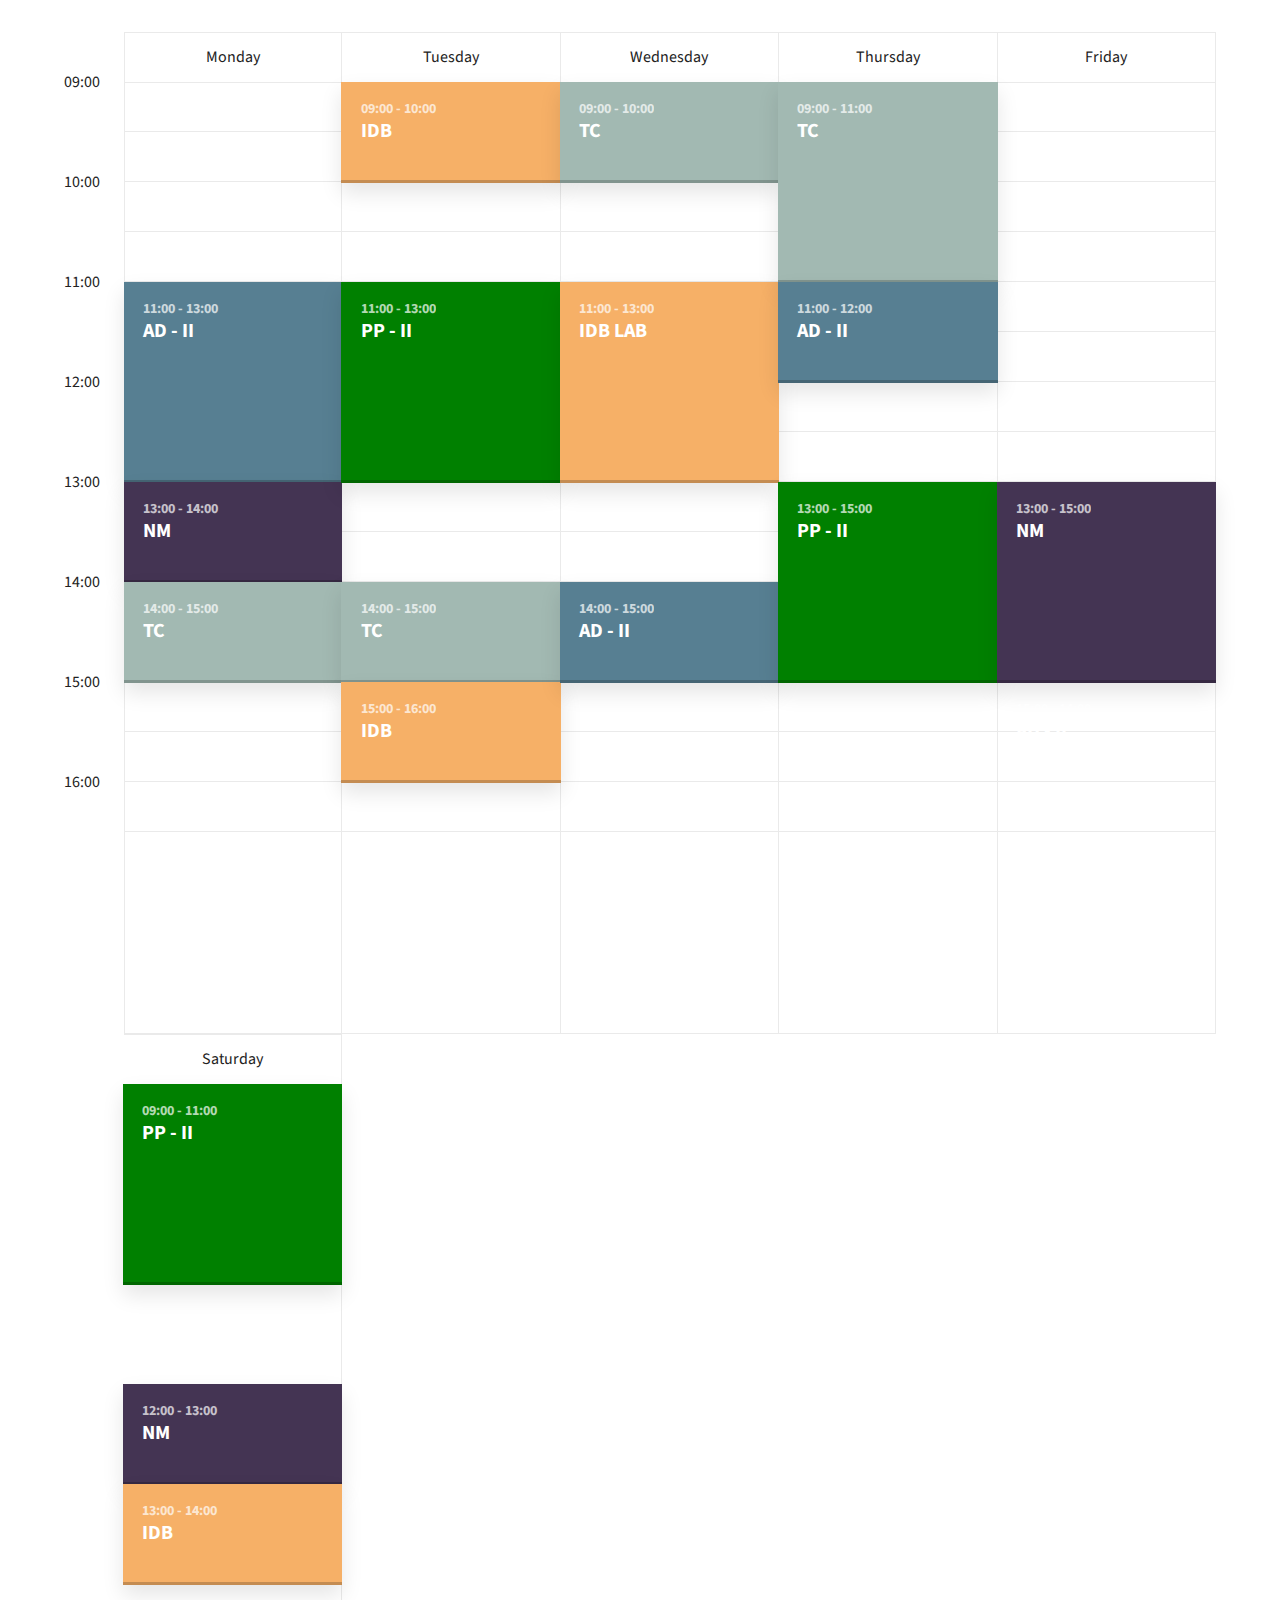
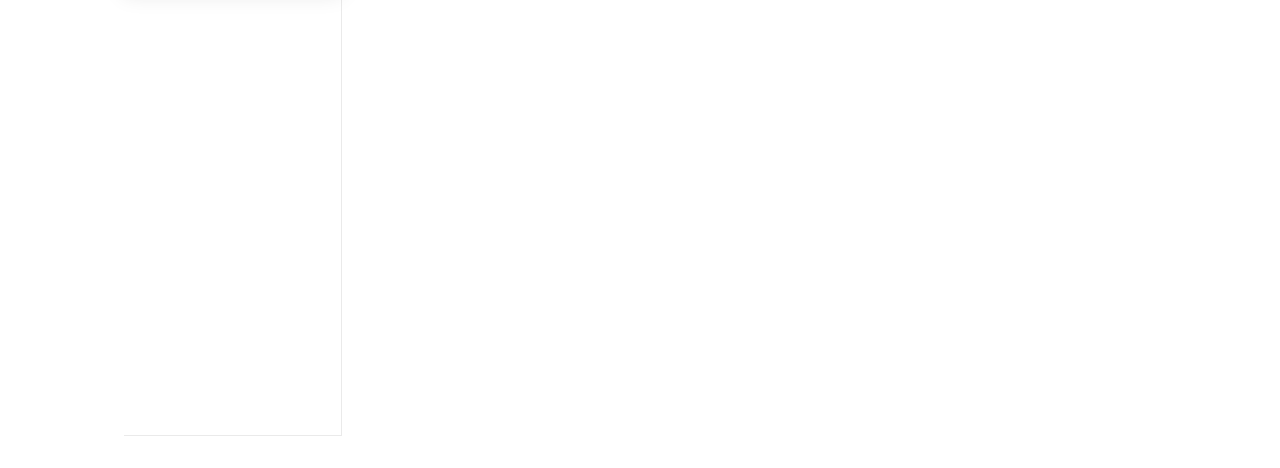
==== index.html @ 79ec5177 "corrected data start time" ====
<!doctype html>
<html lang="en" class="no-js">
<head>
	<meta charset="UTF-8">
	<meta name="viewport" content="width=device-width, initial-scale=1">
	
	<link rel="icon" href="/images/favicon.ico" type="image/x-icon">
		
  	<!-- Theme Color -->
  	<!-- Chrome, Firefox OS and Opera -->
  	<meta name="theme-color" content="#673AB7">
  	<!-- Windows Phone -->
  	<meta name="msapplication-navbutton-color" content="#673AB7">
  	<!-- iOS Safari -->
  	<meta name="apple-mobile-web-app-capable" content="yes">
  	<meta name="apple-mobile-web-app-status-bar-style" content="purple-translucent">

	<link href="https://fonts.googleapis.com/css?family=Source+Sans+Pro:400,600" rel="stylesheet">
	<link rel="stylesheet" href="css/reset.css">
	<link rel="stylesheet" href="css/style.css">
  	
	<title>Schedule</title>
</head>
<body>
<div class="cd-schedule loading">
	<div class="timeline">
		<ul>
			<li><span>09:00</span></li>
			<li><span>09:30</span></li>
			<li><span>10:00</span></li>
			<li><span>10:30</span></li>
			<li><span>11:00</span></li>
			<li><span>11:30</span></li>
			<li><span>12:00</span></li>
			<li><span>12:30</span></li>
			<li><span>13:00</span></li>
			<li><span>13:30</span></li>
			<li><span>14:00</span></li>
			<li><span>14:30</span></li>
			<li><span>15:00</span></li>
			<li><span>15:30</span></li>
			<li><span>16:00</span></li>
			<li><span>16:30</span></li>
		</ul>
	</div> <!-- .timeline -->

	<div class="events">
		<ul>
			<li class="events-group">
				<div class="top-info"><span>Monday</span></div>

				<ul>
					<li class="single-event" data-start="11:00" data-end="13:00" data-content="event-ad-2" data-event="event-1">
						<a href="#0">
							<em class="event-name">AD - II</em>
						</a>
					</li>

					<li class="single-event" data-start="13:00" data-end="14:00" data-content="event-nm" data-event="event-2">
						<a href="#0">
							<em class="event-name">NM</em>
						</a>
					</li>

					<li class="single-event" data-start="14:00" data-end="15:00"  data-content="event-tc" data-event="event-3">
						<a href="#0">
							<em class="event-name">TC</em>
						</a>
					</li>
				</ul>
			</li>

			<li class="events-group">
				<div class="top-info"><span>Tuesday</span></div>

				<ul>
					<li class="single-event" data-start="09:00" data-end="10:00"  data-content="event-idb" data-event="event-4">
						<a href="#0">
							<em class="event-name">IDB</em>
						</a>
					</li>

					<li class="single-event" data-start="11:00" data-end="13:00"  data-content="event-pp-2" data-event="event-5">
						<a href="#0">
							<em class="event-name">PP - II</em>
						</a>
					</li>

					<li class="single-event" data-start="14:00" data-end="15:00" data-content="event-tc" data-event="event-3">
						<a href="#0">
							<em class="event-name">TC</em>
						</a>
					</li>

					<li class="single-event" data-start="15:00" data-end="16:00"  data-content="event-idb" data-event="event-4">
						<a href="#0">
							<em class="event-name">IDB</em>
						</a>
					</li>
				</ul>
			</li>

			<li class="events-group">
				<div class="top-info"><span>Wednesday</span></div>

				<ul>
					<li class="single-event" data-start="09:00" data-end="10:00" data-content="event-tc" data-event="event-3">
						<a href="#0">
							<em class="event-name">TC</em>
						</a>
					</li>

					<li class="single-event" data-start="11:00" data-end="13:00" data-content="event-idb" data-event="event-4">
						<a href="#0">
							<em class="event-name">IDB LAB</em>
						</a>
					</li>

					<li class="single-event" data-start="14:00" data-end="15:00"  data-content="event-ad-2" data-event="event-1">
						<a href="#0">
							<em class="event-name">AD - II</em>
						</a>
					</li>
				</ul>
			</li>

			<li class="events-group">
				<div class="top-info"><span>Thursday</span></div>

				<ul>
					<li class="single-event" data-start="09:00" data-end="11:00" data-content="event-tc" data-event="event-3">
						<a href="#0">
							<em class="event-name">TC</em>
						</a>
					</li>

					<li class="single-event" data-start="11:00" data-end="12:00" data-content="event-ad-2" data-event="event-1">
						<a href="#0">
							<em class="event-name">AD - II</em>
						</a>
					</li>

					<li class="single-event" data-start="13:00" data-end="15:00" data-content="event-pp-2" data-event="event-5">
						<a href="#0">
							<em class="event-name">PP - II</em>
						</a>
					</li>
				</ul>
			</li>

			<li class="events-group">
				<div class="top-info"><span>Friday</span></div>

				<ul>
					<li class="single-event" data-start="13:00" data-end="15:00"  data-content="event-nm" data-event="event-2">
						<a href="#0">
							<em class="event-name">NM</em>
						</a>
					</li>

					<li class="single-event" data-start="15:00" data-end="14:00" data-content="event-ad-2" data-event="event-1">
						<a href="#0">
							<em class="event-name">AD - II</em>
						</a>
					</li>
				</ul>
			</li>

			<li class="events-group">
				<div class="top-info"><span>Saturday</span></div>

				<ul>
					<li class="single-event" data-start="09:00" data-end="11:00"  data-content="event-pp-2" data-event="event-5">
						<a href="#0">
							<em class="event-name">PP - II</em>
						</a>
					</li>

					<li class="single-event" data-start="12:00" data-end="13:00" data-content="event-nm" data-event="event-2">
						<a href="#0">
							<em class="event-name">NM</em>
						</a>
					</li>

					<li class="single-event" data-start="13:00" data-end="14:00"  data-content="event-idb" data-event="event-4">
						<a href="#0">
							<em class="event-name">IDB</em>
						</a>
					</li>
				</ul>
			</li>
		</ul>
	</div>

	<div class="event-modal">
		<header class="header">
			<div class="content">
				<span class="event-date"></span>
				<h3 class="event-name"></h3>
			</div>

			<div class="header-bg"></div>
		</header>

		<div class="body">
			<div class="event-info"></div>
			<div class="body-bg"></div>
		</div>

		<a href="#0" class="close">Close</a>
	</div>

	<div class="cover-layer"></div>
</div>
<script src="js/modernizr.js"></script>
<script src="https://ajax.googleapis.com/ajax/libs/jquery/3.0.0/jquery.min.js"></script>
<script>
	if( !window.jQuery ) document.write('<script src="js/jquery-3.0.0.min.js"><\/script>');
</script>
<script src="js/main.js"></script>
</body>
</html>
---- css/style.css ----
/* -------------------------------- 
Primary style
-------------------------------- */
*, *::after, *::before {
  box-sizing: border-box;
}

html {
  font-size: 62.5%;
}

body {
  font-size: 1.6rem;
  font-family: "Source Sans Pro", sans-serif;
  color: #222222;
  background-color: white;
}

a {
  color: #A2B9B2;
  text-decoration: none;
}

/* -------------------------------- 
Main Components 
-------------------------------- */
.cd-schedule {
  position: relative;
  margin: 2em 0;
}

.cd-schedule::before {
  /* never visible - this is used in js to check the current MQ */
  content: 'mobile';
  display: none;
}

@media only screen and (min-width: 800px) {
  .cd-schedule {
    width: 90%;
    max-width: 1400px;
    margin: 2em auto;
  }
  .cd-schedule::after {
    clear: both;
    content: "";
    display: block;
  }
  .cd-schedule::before {
    content: 'desktop';
  }
}

.cd-schedule .timeline {
  display: none;
}

@media only screen and (min-width: 800px) {
  .cd-schedule .timeline {
    display: block;
    position: absolute;
    top: 0;
    left: 0;
    height: 100%;
    width: 100%;
    padding-top: 50px;
  }
  .cd-schedule .timeline li {
    position: relative;
    height: 50px;
  }
  .cd-schedule .timeline li::after {
    /* this is used to create the table horizontal lines */
    content: '';
    position: absolute;
    bottom: 0;
    left: 0;
    width: 100%;
    height: 1px;
    background: #EAEAEA;
  }
  .cd-schedule .timeline li:last-of-type::after {
    display: none;
  }
  .cd-schedule .timeline li span {
    display: none;
  }
}

@media only screen and (min-width: 1000px) {
  .cd-schedule .timeline li::after {
    width: calc(100% - 60px);
    left: 60px;
  }
  .cd-schedule .timeline li span {
    display: inline-block;
    -webkit-transform: translateY(-50%);
        -ms-transform: translateY(-50%);
            transform: translateY(-50%);
  }
  .cd-schedule .timeline li:nth-of-type(2n) span {
    display: none;
  }
}

.cd-schedule .events {
  position: relative;
  z-index: 1;
}

.cd-schedule .events .events-group {
  margin-bottom: 30px;
}

.cd-schedule .events .top-info {
  width: 100%;
  padding: 0 5%;
}

.cd-schedule .events .top-info > span {
  display: inline-block;
  line-height: 1.2;
  margin-bottom: 10px;
  font-weight: bold;
}

.cd-schedule .events .events-group > ul {
  position: relative;
  padding: 0 5%;
  /* force its children to stay on one line */
  display: -webkit-box;
  display: -ms-flexbox;
  display: flex;
  overflow-x: scroll;
  -webkit-overflow-scrolling: touch;
}

.cd-schedule .events .events-group > ul::after {
  /* never visible - used to add a right padding to .events-group > ul */
  display: inline-block;
  content: '-';
  width: 1px;
  height: 100%;
  opacity: 0;
  color: transparent;
}

.cd-schedule .events .single-event {
  /* force them to stay on one line */
  -ms-flex-negative: 0;
      flex-shrink: 0;
  float: left;
  height: 150px;
  width: 70%;
  max-width: 300px;
  box-shadow: inset 0 -3px 0 rgba(0, 0, 0, 0.2);
  margin-right: 20px;
  -webkit-transition: opacity .2s, background .2s;
  transition: opacity .2s, background .2s;
}

.cd-schedule .events .single-event:last-of-type {
  margin-right: 5%;
}

.cd-schedule .events .single-event a {
  display: block;
  height: 100%;
  padding: .8em;
}

@media only screen and (min-width: 550px) {
  .cd-schedule .events .single-event {
    width: 40%;
  }
}

@media only screen and (min-width: 800px) {
  .cd-schedule .events {
    float: left;
    width: 100%;
  }
  .cd-schedule .events .events-group {
    width: 20%;
    float: left;
    border: 1px solid #EAEAEA;
    /* reset style */
    margin-bottom: 0;
  }
  .cd-schedule .events .events-group:not(:first-of-type) {
    border-left-width: 0;
  }
  .cd-schedule .events .top-info {
    /* vertically center its content */
    display: table;
    height: 50px;
    border-bottom: 1px solid #EAEAEA;
    /* reset style */
    padding: 0;
  }
  .cd-schedule .events .top-info > span {
    /* vertically center inside its parent */
    display: table-cell;
    vertical-align: middle;
    padding: 0 .5em;
    text-align: center;
    /* reset style */
    font-weight: normal;
    margin-bottom: 0;
  }
  .cd-schedule .events .events-group > ul {
    height: 950px;
    /* reset style */
    display: block;
    overflow: visible;
    padding: 0;
  }
  .cd-schedule .events .events-group > ul::after {
    clear: both;
    content: "";
    display: block;
  }
  .cd-schedule .events .events-group > ul::after {
    /* reset style */
    display: none;
  }
  .cd-schedule .events .single-event {
    position: absolute;
    z-index: 3;
    /* top position and height will be set using js */
    width: calc(100% + 2px);
    left: -1px;
    box-shadow: 0 10px 20px rgba(0, 0, 0, 0.1), inset 0 -3px 0 rgba(0, 0, 0, 0.2);
    /* reset style */
    -ms-flex-negative: 1;
        flex-shrink: 1;
    height: auto;
    max-width: none;
    margin-right: 0;
  }
  .cd-schedule .events .single-event a {
    padding: 1.2em;
  }
  .cd-schedule .events .single-event:last-of-type {
    /* reset style */
    margin-right: 0;
  }
  .cd-schedule .events .single-event.selected-event {
    /* the .selected-event class is added when an user select the event */
    visibility: hidden;
  }
}

@media only screen and (min-width: 1000px) {
  .cd-schedule .events {
    /* 60px is the .timeline element width */
    width: calc(100% - 60px);
    margin-left: 60px;
  }
}

.cd-schedule.loading .events .single-event {
  /* the class .loading is added by default to the .cd-schedule element
	   it is removed as soon as the single events are placed in the schedule plan (using javascript) */
  opacity: 0;
}

.cd-schedule .event-name,
.cd-schedule .event-date {
  display: block;
  color: white;
  font-weight: bold;
  -webkit-font-smoothing: antialiased;
  -moz-osx-font-smoothing: grayscale;
}

.cd-schedule .event-name {
  font-size: 2.4rem;
}

@media only screen and (min-width: 800px) {
  .cd-schedule .event-name {
    font-size: 2rem;
  }
}

.cd-schedule .event-date {
  /* they are not included in the the HTML but added using JavScript */
  font-size: 1.4rem;
  opacity: .7;
  line-height: 1.2;
  margin-bottom: .2em;
}

.cd-schedule .single-event[data-event="event-1"],
.cd-schedule [data-event="event-1"] .header-bg {
  /* this is used to set a background color for the event and the modal window */
  background: #577F92;
}

.cd-schedule .single-event[data-event="event-1"]:hover {
  background: #618da1;
}

.cd-schedule .single-event[data-event="event-2"],
.cd-schedule [data-event="event-2"] .header-bg {
  background: #443453;
}

.cd-schedule .single-event[data-event="event-2"]:hover {
  background: #513e63;
}

.cd-schedule .single-event[data-event="event-3"],
.cd-schedule [data-event="event-3"] .header-bg {
  background: #A2B9B2;
}

.cd-schedule .single-event[data-event="event-3"]:hover {
  background: #b1c4be;
}

.cd-schedule .single-event[data-event="event-4"],
.cd-schedule [data-event="event-4"] .header-bg {
  background: #f6b067;
}

.cd-schedule .single-event[data-event="event-4"]:hover {
  background: #f7bd7f;
}

.cd-schedule .single-event[data-event="event-5"],
.cd-schedule [data-event="event-5"] .header-bg {
  background: green;
}

.cd-schedule .single-event[data-event="event-5"]:hover {
  background: yellowgreen;
}

.cd-schedule .event-modal {
  position: fixed;
  z-index: 3;
  top: 0;
  right: 0;
  height: 100%;
  width: 100%;
  visibility: hidden;
  /* Force Hardware acceleration */
  -webkit-transform: translateZ(0);
          transform: translateZ(0);
  -webkit-transform: translateX(100%);
      -ms-transform: translateX(100%);
          transform: translateX(100%);
  -webkit-transition: visibility .4s, -webkit-transform .4s;
  transition: visibility .4s, -webkit-transform .4s;
  transition: transform .4s, visibility .4s;
  transition: transform .4s, visibility .4s, -webkit-transform .4s;
  -webkit-transition-timing-function: cubic-bezier(0.5, 0, 0.1, 1);
          transition-timing-function: cubic-bezier(0.5, 0, 0.1, 1);
}

.cd-schedule .event-modal .header {
  position: relative;
  height: 70px;
  /* vertically center its content */
  display: table;
  width: 100%;
}

.cd-schedule .event-modal .header .content {
  position: relative;
  z-index: 3;
  /* vertically center inside its parent */
  display: table-cell;
  vertical-align: middle;
  padding: .6em 5%;
}

.cd-schedule .event-modal .body {
  position: relative;
  width: 100%;
  /* 70px is the .header height */
  height: calc(100% - 70px);
}

.cd-schedule .event-modal .event-info {
  position: relative;
  z-index: 2;
  line-height: 1.4;
  height: 100%;
  overflow: hidden;
}

.cd-schedule .event-modal .event-info > div {
  overflow: auto;
  height: 100%;
  padding: 1.4em 5%;
}

.cd-schedule .event-modal .header-bg, .cd-schedule .event-modal .body-bg {
  /* these are the morphing backgrounds - visible on desktop only */
  position: absolute;
  top: 0;
  left: 0;
  height: 100%;
  width: 100%;
}

.cd-schedule .event-modal .body-bg {
  z-index: 1;
  background: white;
  -webkit-transform-origin: top left;
      -ms-transform-origin: top left;
          transform-origin: top left;
}

.cd-schedule .event-modal .header-bg {
  z-index: 2;
  -webkit-transform-origin: top center;
      -ms-transform-origin: top center;
          transform-origin: top center;
}

.cd-schedule .event-modal .close {
  /* this is the 'X' icon */
  position: absolute;
  top: 0;
  right: 0;
  z-index: 3;
  background: rgba(0, 0, 0, 0.1);
  /* replace text with icon */
  color: transparent;
  white-space: nowrap;
  text-indent: 100%;
  height: 70px;
  width: 70px;
}

.cd-schedule .event-modal .close::before, .cd-schedule .event-modal .close::after {
  /* these are the two lines of the 'X' icon */
  content: '';
  position: absolute;
  top: 50%;
  left: 50%;
  width: 2px;
  height: 22px;
  background: white;
  -webkit-backface-visibility: hidden;
  backface-visibility: hidden;
}

.cd-schedule .event-modal .close::before {
  -webkit-transform: translateX(-50%) translateY(-50%) rotate(45deg);
      -ms-transform: translateX(-50%) translateY(-50%) rotate(45deg);
          transform: translateX(-50%) translateY(-50%) rotate(45deg);
}

.cd-schedule .event-modal .close::after {
  -webkit-transform: translateX(-50%) translateY(-50%) rotate(-45deg);
      -ms-transform: translateX(-50%) translateY(-50%) rotate(-45deg);
          transform: translateX(-50%) translateY(-50%) rotate(-45deg);
}

.cd-schedule .event-modal .event-date {
  display: none;
}

.cd-schedule .event-modal.no-transition {
  -webkit-transition: none;
  transition: none;
}

.cd-schedule .event-modal.no-transition .header-bg, .cd-schedule .event-modal.no-transition .body-bg {
  -webkit-transition: none;
  transition: none;
}

@media only screen and (min-width: 800px) {
  .cd-schedule .event-modal {
    /* reset style */
    right: auto;
    width: auto;
    height: auto;
    -webkit-transform: translateX(0);
        -ms-transform: translateX(0);
            transform: translateX(0);
    will-change: transform, width, height;
    -webkit-transition: height .4s, width .4s, visibility .4s, -webkit-transform .4s;
    transition: height .4s, width .4s, visibility .4s, -webkit-transform .4s;
    transition: height .4s, width .4s, transform .4s, visibility .4s;
    transition: height .4s, width .4s, transform .4s, visibility .4s, -webkit-transform .4s;
    -webkit-transition-timing-function: cubic-bezier(0.5, 0, 0.1, 1);
            transition-timing-function: cubic-bezier(0.5, 0, 0.1, 1);
  }
  .cd-schedule .event-modal .header {
    position: absolute;
    display: block;
    top: 0;
    left: 0;
    height: 100%;
  }
  .cd-schedule .event-modal .header .content {
    /* reset style */
    display: block;
    padding: .8em;
  }
  .cd-schedule .event-modal .event-info > div {
    padding: 2em 3em 2em 2em;
  }
  .cd-schedule .event-modal .body {
    height: 100%;
    width: auto;
  }
  .cd-schedule .event-modal .header-bg, .cd-schedule .event-modal .body-bg {
    /* Force Hardware acceleration */
    -webkit-transform: translateZ(0);
            transform: translateZ(0);
    will-change: transform;
    -webkit-backface-visibility: hidden;
            backface-visibility: hidden;
  }
  .cd-schedule .event-modal .header-bg {
    -webkit-transition: -webkit-transform .4s;
    transition: -webkit-transform .4s;
    transition: transform .4s;
    transition: transform .4s, -webkit-transform .4s;
    -webkit-transition-timing-function: cubic-bezier(0.5, 0, 0.1, 1);
            transition-timing-function: cubic-bezier(0.5, 0, 0.1, 1);
  }
  .cd-schedule .event-modal .body-bg {
    opacity: 0;
    -webkit-transform: none;
        -ms-transform: none;
            transform: none;
  }
  .cd-schedule .event-modal .event-date {
    display: block;
  }
  .cd-schedule .event-modal .close, .cd-schedule .event-modal .event-info {
    opacity: 0;
  }
  .cd-schedule .event-modal .close {
    width: 40px;
    height: 40px;
    background: transparent;
  }
  .cd-schedule .event-modal .close::after, .cd-schedule .event-modal .close::before {
    background: #222222;
    height: 16px;
  }
}

@media only screen and (min-width: 1000px) {
  .cd-schedule .event-modal .header .content {
    padding: 1.2em;
  }
}

.cd-schedule.modal-is-open .event-modal {
  /* .modal-is-open class is added as soon as an event is selected */
  -webkit-transform: translateX(0);
      -ms-transform: translateX(0);
          transform: translateX(0);
  visibility: visible;
}

.cd-schedule.modal-is-open .event-modal .event-info > div {
  /* smooth scroll on iOS touch devices */
  -webkit-overflow-scrolling: touch;
}

@media only screen and (min-width: 800px) {
  .cd-schedule.animation-completed .event-modal .close,
  .cd-schedule.content-loaded.animation-completed .event-modal .event-info {
    /* 	the .animation-completed class is added when the modal animation is completed
			the .content-loaded class is added when the modal content has been loaded (using ajax) */
    opacity: 1;
    -webkit-transition: opacity .2s;
    transition: opacity .2s;
  }
  .cd-schedule.modal-is-open .body-bg {
    opacity: 1;
    -webkit-transition: -webkit-transform .4s;
    transition: -webkit-transform .4s;
    transition: transform .4s;
    transition: transform .4s, -webkit-transform .4s;
    -webkit-transition-timing-function: cubic-bezier(0.5, 0, 0.1, 1);
            transition-timing-function: cubic-bezier(0.5, 0, 0.1, 1);
  }
}

.cd-schedule .cover-layer {
  /* layer between the content and the modal window */
  position: fixed;
  z-index: 2;
  top: 0;
  left: 0;
  height: 100%;
  width: 100%;
  background: rgba(0, 0, 0, 0.8);
  opacity: 0;
  visibility: hidden;
  -webkit-transition: opacity .4s, visibility .4s;
  transition: opacity .4s, visibility .4s;
}

.cd-schedule.modal-is-open .cover-layer {
  opacity: 1;
  visibility: visible;
}
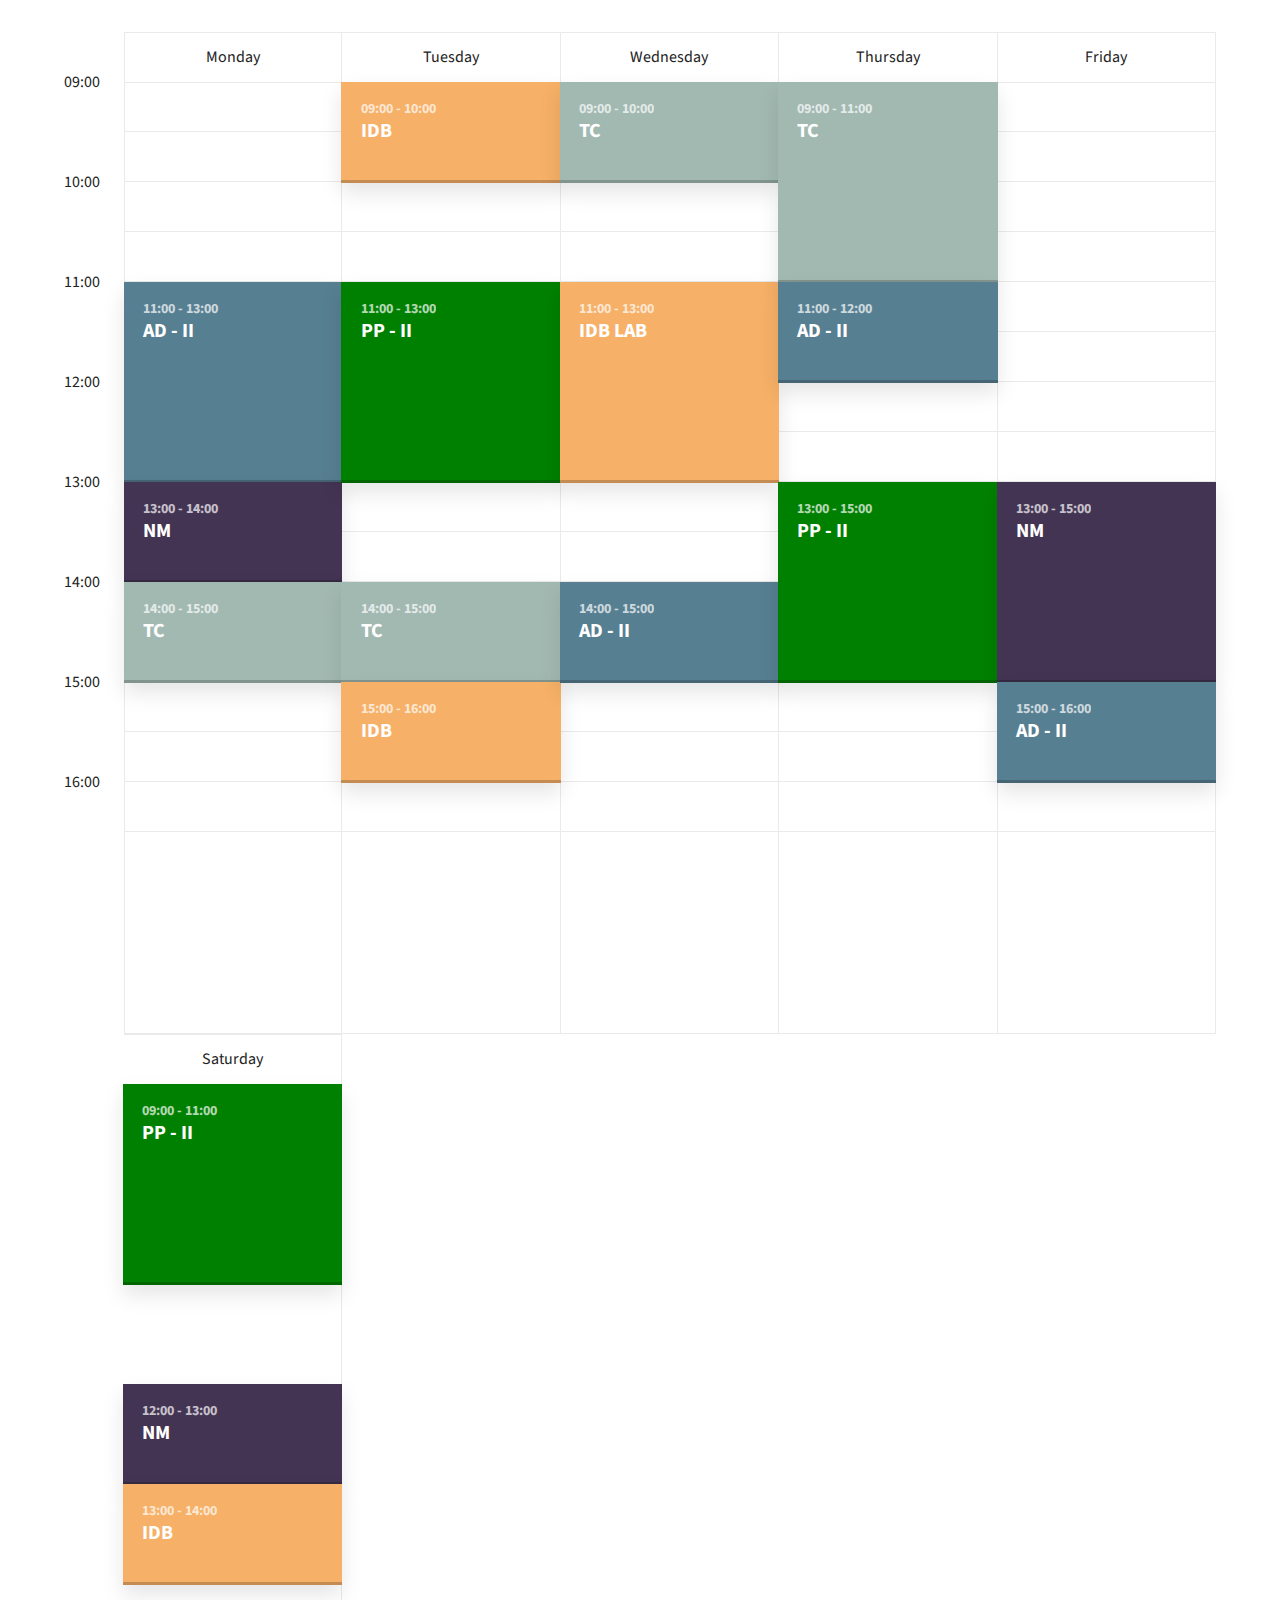
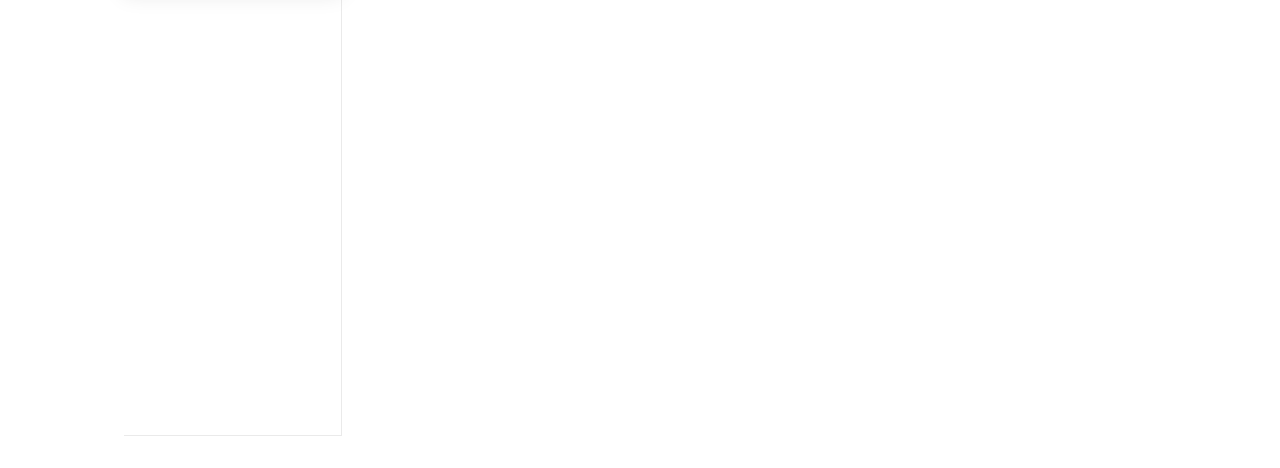
==== commit 87a924ef: "data end fix" ====
--- a/index.html
+++ b/index.html
@@ -158,7 +158,7 @@
 						</a>
 					</li>
 
-					<li class="single-event" data-start="15:00" data-end="14:00" data-content="event-ad-2" data-event="event-1">
+					<li class="single-event" data-start="15:00" data-end="16:00" data-content="event-ad-2" data-event="event-1">
 						<a href="#0">
 							<em class="event-name">AD - II</em>
 						</a>
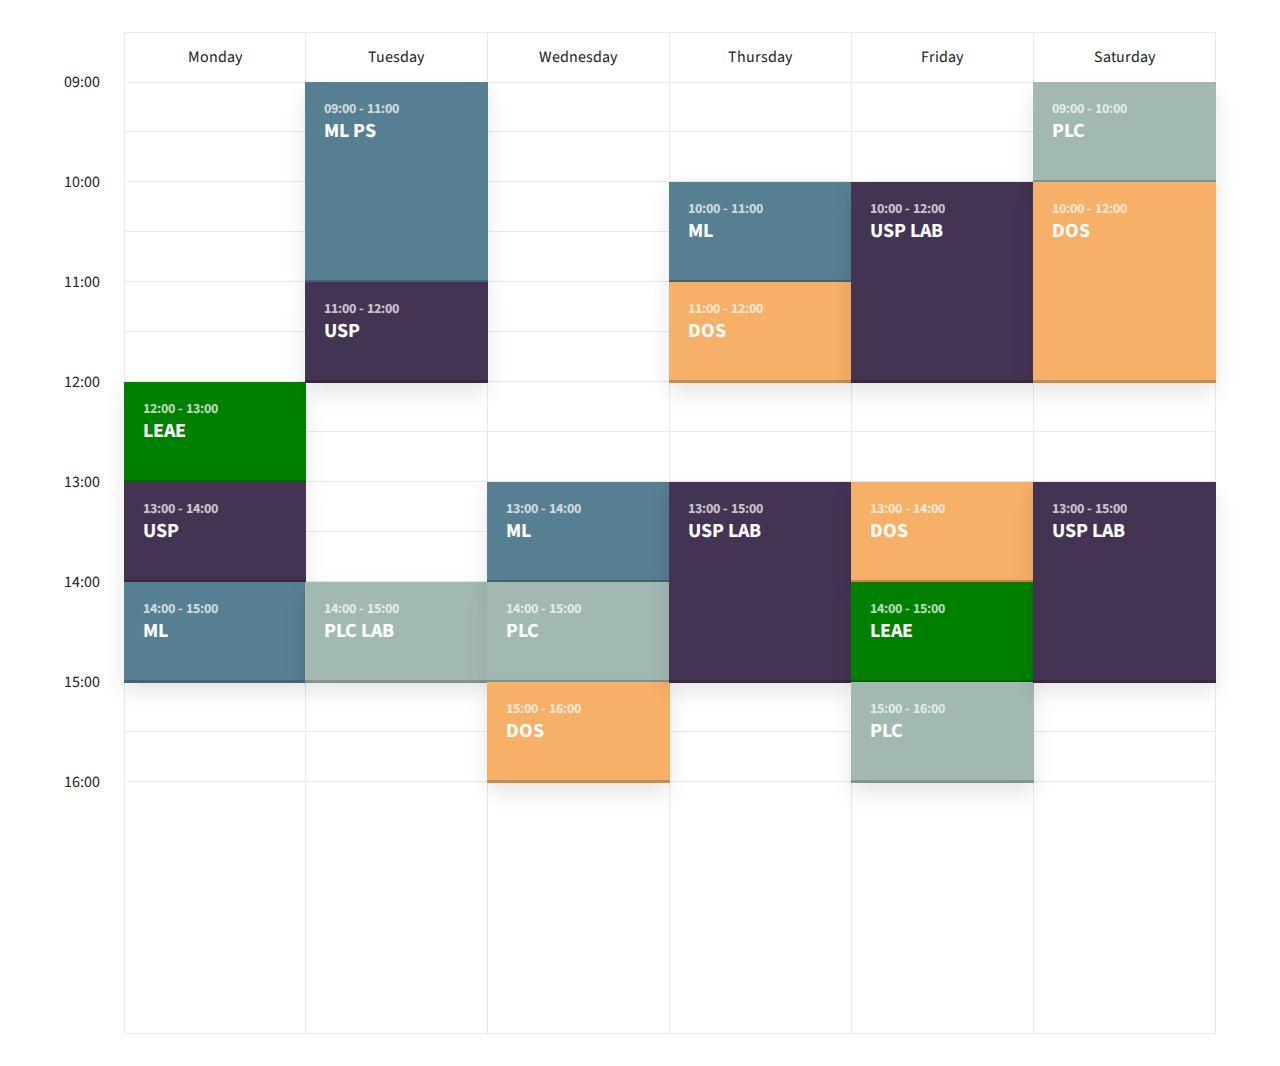
==== commit b3c167c2: "updated schedule" ====
--- a/index.html
+++ b/index.html
@@ -40,7 +40,6 @@
 			<li><span>15:00</span></li>
 			<li><span>15:30</span></li>
 			<li><span>16:00</span></li>
-			<li><span>16:30</span></li>
 		</ul>
 	</div> <!-- .timeline -->
 
@@ -50,21 +49,21 @@
 				<div class="top-info"><span>Monday</span></div>
 
 				<ul>
-					<li class="single-event" data-start="11:00" data-end="13:00" data-content="event-ad-2" data-event="event-1">
-						<a href="#0">
-							<em class="event-name">AD - II</em>
-						</a>
-					</li>
-
-					<li class="single-event" data-start="13:00" data-end="14:00" data-content="event-nm" data-event="event-2">
-						<a href="#0">
-							<em class="event-name">NM</em>
-						</a>
-					</li>
-
-					<li class="single-event" data-start="14:00" data-end="15:00"  data-content="event-tc" data-event="event-3">
-						<a href="#0">
-							<em class="event-name">TC</em>
+					<li class="single-event" data-start="12:00" data-end="13:00" data-content="event-leae" data-event="event-5">
+						<a href="#0">
+							<em class="event-name">LEAE</em>
+						</a>
+					</li>
+
+					<li class="single-event" data-start="13:00" data-end="14:00" data-content="event-usp" data-event="event-2">
+						<a href="#0">
+							<em class="event-name">USP</em>
+						</a>
+					</li>
+
+					<li class="single-event" data-start="14:00" data-end="15:00"  data-content="event-fml" data-event="event-1">
+						<a href="#0">
+							<em class="event-name">ML</em>
 						</a>
 					</li>
 				</ul>
@@ -74,27 +73,21 @@
 				<div class="top-info"><span>Tuesday</span></div>
 
 				<ul>
-					<li class="single-event" data-start="09:00" data-end="10:00"  data-content="event-idb" data-event="event-4">
-						<a href="#0">
-							<em class="event-name">IDB</em>
-						</a>
-					</li>
-
-					<li class="single-event" data-start="11:00" data-end="13:00"  data-content="event-pp-2" data-event="event-5">
-						<a href="#0">
-							<em class="event-name">PP - II</em>
-						</a>
-					</li>
-
-					<li class="single-event" data-start="14:00" data-end="15:00" data-content="event-tc" data-event="event-3">
-						<a href="#0">
-							<em class="event-name">TC</em>
-						</a>
-					</li>
-
-					<li class="single-event" data-start="15:00" data-end="16:00"  data-content="event-idb" data-event="event-4">
-						<a href="#0">
-							<em class="event-name">IDB</em>
+					<li class="single-event" data-start="09:00" data-end="11:00"  data-content="event-fml" data-event="event-1">
+						<a href="#0">
+							<em class="event-name">ML PS</em>
+						</a>
+					</li>
+
+					<li class="single-event" data-start="11:00" data-end="12:00"  data-content="event-usp" data-event="event-2">
+						<a href="#0">
+							<em class="event-name">USP</em>
+						</a>
+					</li>
+
+					<li class="single-event" data-start="14:00" data-end="15:00" data-content="event-plc" data-event="event-3">
+						<a href="#0">
+							<em class="event-name">PLC LAB</em>
 						</a>
 					</li>
 				</ul>
@@ -104,21 +97,21 @@
 				<div class="top-info"><span>Wednesday</span></div>
 
 				<ul>
-					<li class="single-event" data-start="09:00" data-end="10:00" data-content="event-tc" data-event="event-3">
-						<a href="#0">
-							<em class="event-name">TC</em>
-						</a>
-					</li>
-
-					<li class="single-event" data-start="11:00" data-end="13:00" data-content="event-idb" data-event="event-4">
-						<a href="#0">
-							<em class="event-name">IDB LAB</em>
-						</a>
-					</li>
-
-					<li class="single-event" data-start="14:00" data-end="15:00"  data-content="event-ad-2" data-event="event-1">
-						<a href="#0">
-							<em class="event-name">AD - II</em>
+					<li class="single-event" data-start="13:00" data-end="14:00" data-content="event-fml" data-event="event-1">
+						<a href="#0">
+							<em class="event-name">ML</em>
+						</a>
+					</li>
+
+					<li class="single-event" data-start="14:00" data-end="15:00" data-content="event-plc" data-event="event-3">
+						<a href="#0">
+							<em class="event-name">PLC</em>
+						</a>
+					</li>
+
+					<li class="single-event" data-start="15:00" data-end="16:00"  data-content="event-dos" data-event="event-4">
+						<a href="#0">
+							<em class="event-name">DOS</em>
 						</a>
 					</li>
 				</ul>
@@ -128,21 +121,21 @@
 				<div class="top-info"><span>Thursday</span></div>
 
 				<ul>
-					<li class="single-event" data-start="09:00" data-end="11:00" data-content="event-tc" data-event="event-3">
-						<a href="#0">
-							<em class="event-name">TC</em>
-						</a>
-					</li>
-
-					<li class="single-event" data-start="11:00" data-end="12:00" data-content="event-ad-2" data-event="event-1">
-						<a href="#0">
-							<em class="event-name">AD - II</em>
-						</a>
-					</li>
-
-					<li class="single-event" data-start="13:00" data-end="15:00" data-content="event-pp-2" data-event="event-5">
-						<a href="#0">
-							<em class="event-name">PP - II</em>
+					<li class="single-event" data-start="10:00" data-end="11:00" data-content="event-fml" data-event="event-1">
+						<a href="#0">
+							<em class="event-name">ML</em>
+						</a>
+					</li>
+
+					<li class="single-event" data-start="11:00" data-end="12:00" data-content="event-dos" data-event="event-4">
+						<a href="#0">
+							<em class="event-name">DOS</em>
+						</a>
+					</li>
+
+					<li class="single-event" data-start="13:00" data-end="15:00" data-content="event-usp" data-event="event-2">
+						<a href="#0">
+							<em class="event-name">USP LAB</em>
 						</a>
 					</li>
 				</ul>
@@ -152,15 +145,27 @@
 				<div class="top-info"><span>Friday</span></div>
 
 				<ul>
-					<li class="single-event" data-start="13:00" data-end="15:00"  data-content="event-nm" data-event="event-2">
-						<a href="#0">
-							<em class="event-name">NM</em>
-						</a>
-					</li>
-
-					<li class="single-event" data-start="15:00" data-end="16:00" data-content="event-ad-2" data-event="event-1">
-						<a href="#0">
-							<em class="event-name">AD - II</em>
+					<li class="single-event" data-start="10:00" data-end="12:00"  data-content="event-usp" data-event="event-2">
+						<a href="#0">
+							<em class="event-name">USP LAB</em>
+						</a>
+					</li>
+
+					<li class="single-event" data-start="13:00" data-end="14:00" data-content="event-dos" data-event="event-4">
+						<a href="#0">
+							<em class="event-name">DOS</em>
+						</a>
+					</li>
+
+					<li class="single-event" data-start="14:00" data-end="15:00" data-content="event-leae" data-event="event-5">
+						<a href="#0">
+							<em class="event-name">LEAE</em>
+						</a>
+					</li>
+
+					<li class="single-event" data-start="15:00" data-end="16:00" data-content="event-plc" data-event="event-3">
+						<a href="#0">
+							<em class="event-name">PLC</em>
 						</a>
 					</li>
 				</ul>
@@ -170,21 +175,21 @@
 				<div class="top-info"><span>Saturday</span></div>
 
 				<ul>
-					<li class="single-event" data-start="09:00" data-end="11:00"  data-content="event-pp-2" data-event="event-5">
-						<a href="#0">
-							<em class="event-name">PP - II</em>
-						</a>
-					</li>
-
-					<li class="single-event" data-start="12:00" data-end="13:00" data-content="event-nm" data-event="event-2">
-						<a href="#0">
-							<em class="event-name">NM</em>
-						</a>
-					</li>
-
-					<li class="single-event" data-start="13:00" data-end="14:00"  data-content="event-idb" data-event="event-4">
-						<a href="#0">
-							<em class="event-name">IDB</em>
+					<li class="single-event" data-start="09:00" data-end="10:00"  data-content="event-plc" data-event="event-3">
+						<a href="#0">
+							<em class="event-name">PLC</em>
+						</a>
+					</li>
+
+					<li class="single-event" data-start="10:00" data-end="12:00" data-content="event-dos" data-event="event-4">
+						<a href="#0">
+							<em class="event-name">DOS</em>
+						</a>
+					</li>
+
+					<li class="single-event" data-start="13:00" data-end="15:00"  data-content="event-usp" data-event="event-2">
+						<a href="#0">
+							<em class="event-name">USP LAB</em>
 						</a>
 					</li>
 				</ul>
--- a/css/style.css
+++ b/css/style.css
@@ -181,7 +181,7 @@
     width: 100%;
   }
   .cd-schedule .events .events-group {
-    width: 20%;
+    width: 16.66%; /* width = 100/(no of subjects) */
     float: left;
     border: 1px solid #EAEAEA;
     /* reset style */
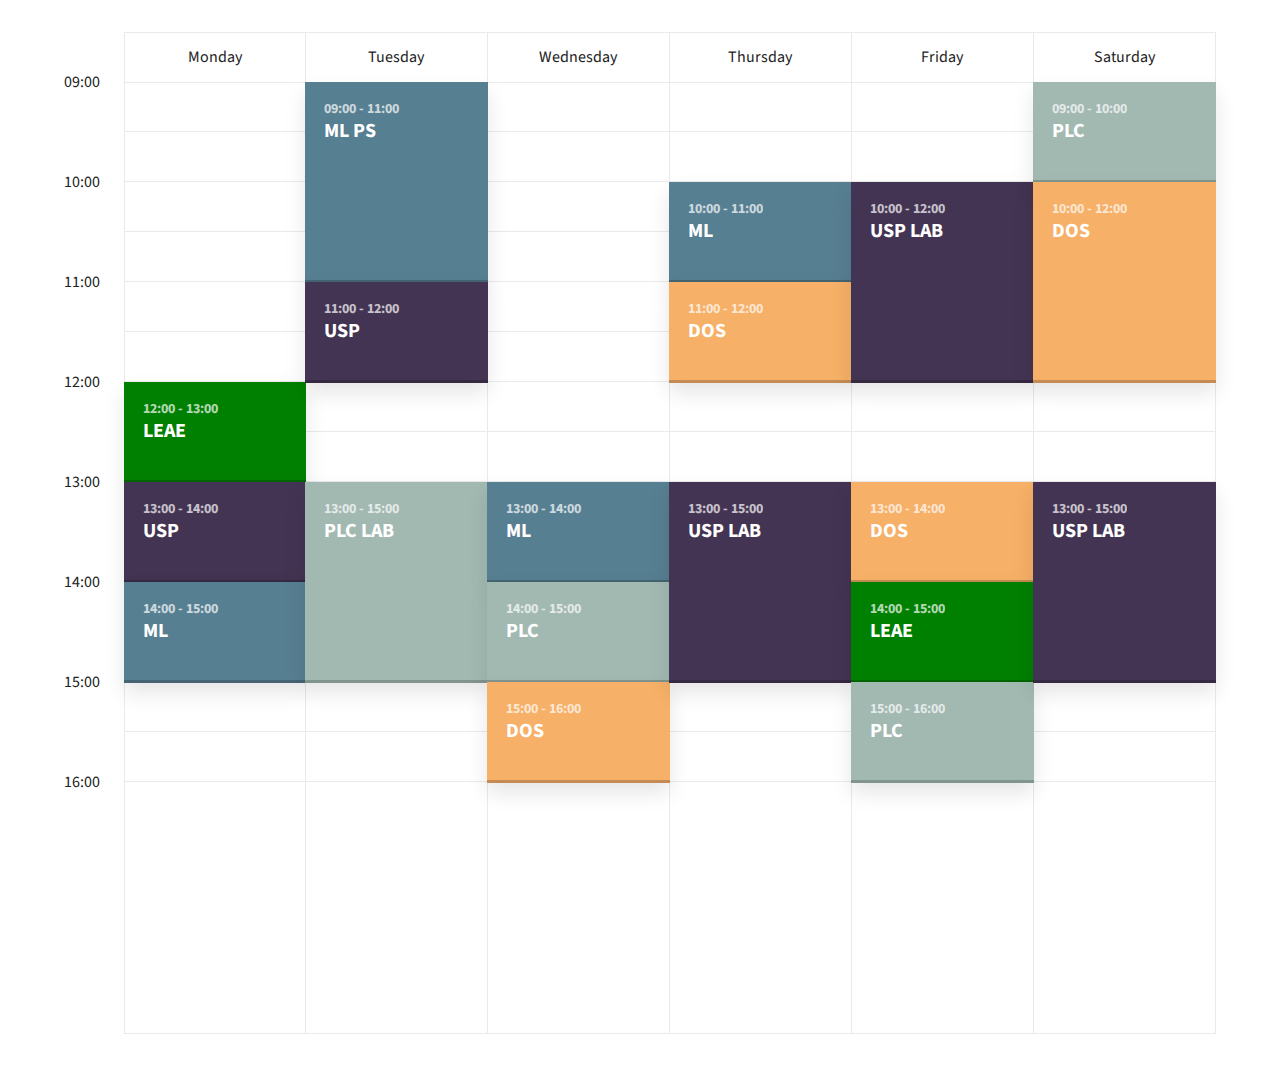
==== commit ce7b5365: "updated values" ====
--- a/index.html
+++ b/index.html
@@ -85,7 +85,7 @@
 						</a>
 					</li>
 
-					<li class="single-event" data-start="14:00" data-end="15:00" data-content="event-plc" data-event="event-3">
+					<li class="single-event" data-start="13:00" data-end="15:00" data-content="event-plc" data-event="event-3">
 						<a href="#0">
 							<em class="event-name">PLC LAB</em>
 						</a>
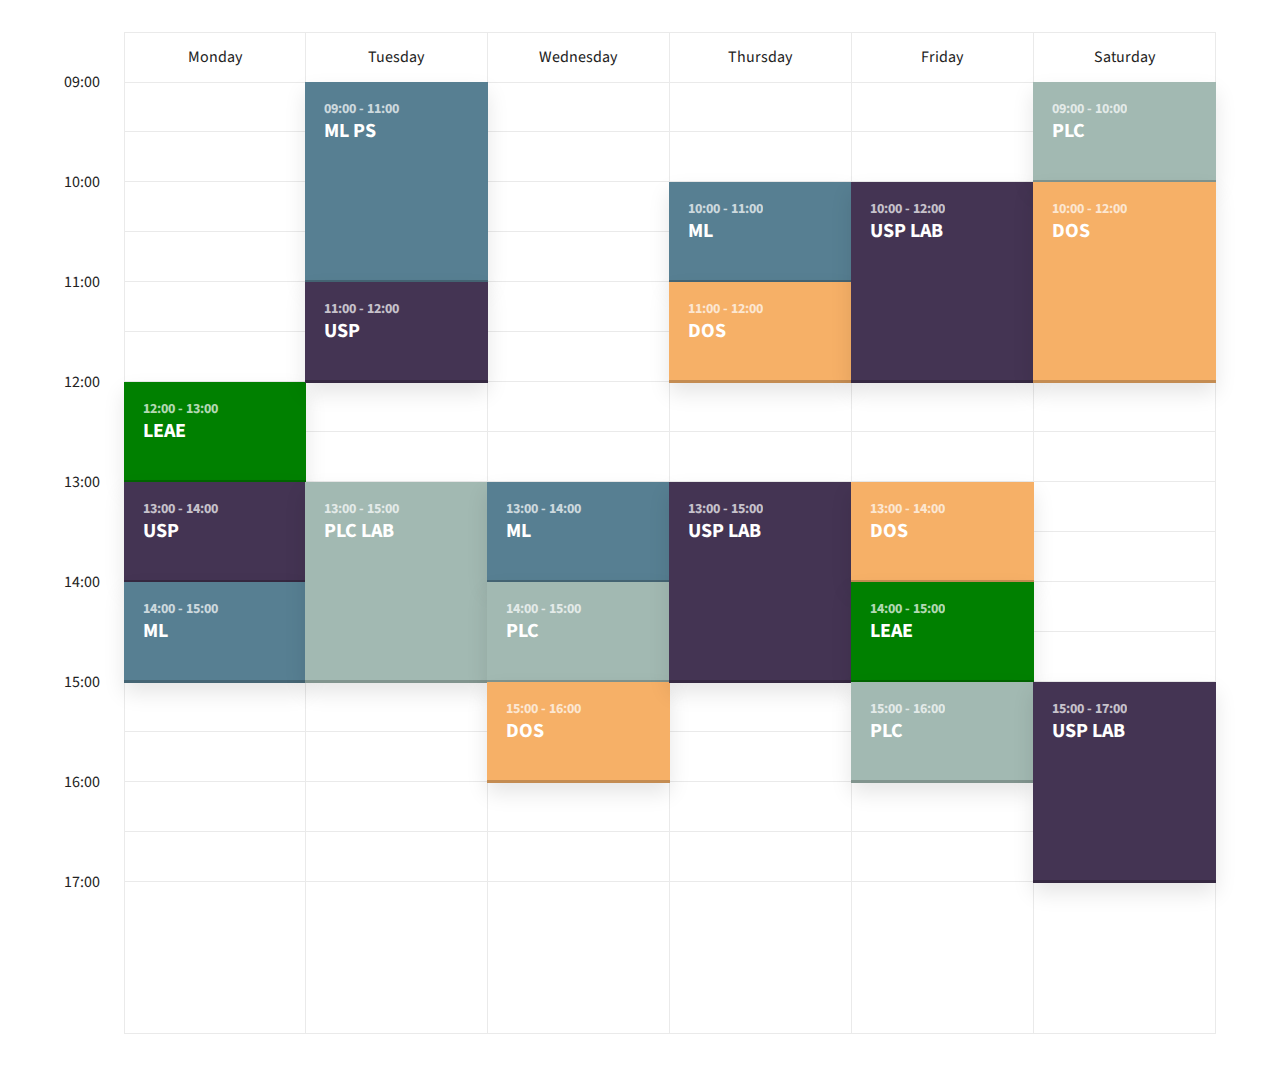
==== commit 21a97c17: "changes to sat time" ====
--- a/index.html
+++ b/index.html
@@ -40,6 +40,8 @@
 			<li><span>15:00</span></li>
 			<li><span>15:30</span></li>
 			<li><span>16:00</span></li>
+			<li><span>16:30</span></li>
+			<li><span>17:00</span></li>
 		</ul>
 	</div> <!-- .timeline -->
 
@@ -187,7 +189,7 @@
 						</a>
 					</li>
 
-					<li class="single-event" data-start="13:00" data-end="15:00"  data-content="event-usp" data-event="event-2">
+					<li class="single-event" data-start="15:00" data-end="17:00"  data-content="event-usp" data-event="event-2">
 						<a href="#0">
 							<em class="event-name">USP LAB</em>
 						</a>
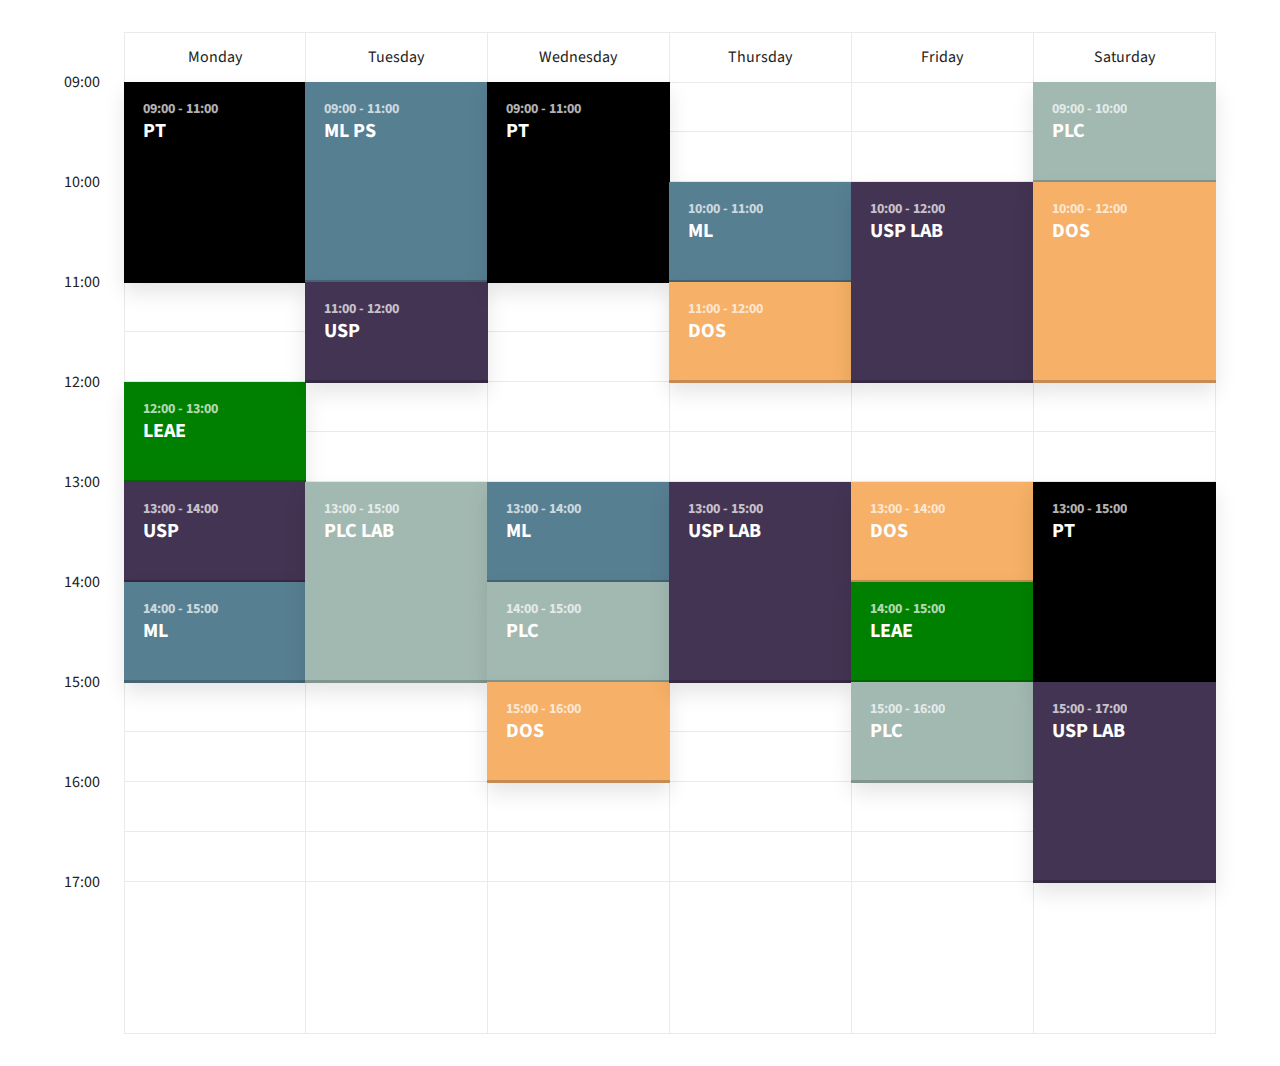
==== commit 4093192f: "added new sub" ====
--- a/index.html
+++ b/index.html
@@ -51,6 +51,12 @@
 				<div class="top-info"><span>Monday</span></div>
 
 				<ul>
+					<li class="single-event" data-start="09:00" data-end="11:00" data-content="event-pt" data-event="event-6">
+						<a href="#0">
+							<em class="event-name">PT</em>
+						</a>
+					</li>
+					
 					<li class="single-event" data-start="12:00" data-end="13:00" data-content="event-leae" data-event="event-5">
 						<a href="#0">
 							<em class="event-name">LEAE</em>
@@ -99,6 +105,12 @@
 				<div class="top-info"><span>Wednesday</span></div>
 
 				<ul>
+					<li class="single-event" data-start="09:00" data-end="11:00" data-content="event-pt" data-event="event-6">
+						<a href="#0">
+							<em class="event-name">PT</em>
+						</a>
+					</li>
+					
 					<li class="single-event" data-start="13:00" data-end="14:00" data-content="event-fml" data-event="event-1">
 						<a href="#0">
 							<em class="event-name">ML</em>
@@ -186,6 +198,12 @@
 					<li class="single-event" data-start="10:00" data-end="12:00" data-content="event-dos" data-event="event-4">
 						<a href="#0">
 							<em class="event-name">DOS</em>
+						</a>
+					</li>
+					
+					<li class="single-event" data-start="13:00" data-end="15:00" data-content="event-pt" data-event="event-6">
+						<a href="#0">
+							<em class="event-name">PT</em>
 						</a>
 					</li>
 
--- a/css/style.css
+++ b/css/style.css
@@ -336,6 +336,15 @@
 
 .cd-schedule .single-event[data-event="event-5"]:hover {
   background: yellowgreen;
+}
+
+.cd-schedule .single-event[data-event="event-6"],
+.cd-schedule [data-event="event-6"] .header-bg {
+  background: black;
+}
+
+.cd-schedule .single-event[data-event="event-6"]:hover {
+  background: grey;
 }
 
 .cd-schedule .event-modal {
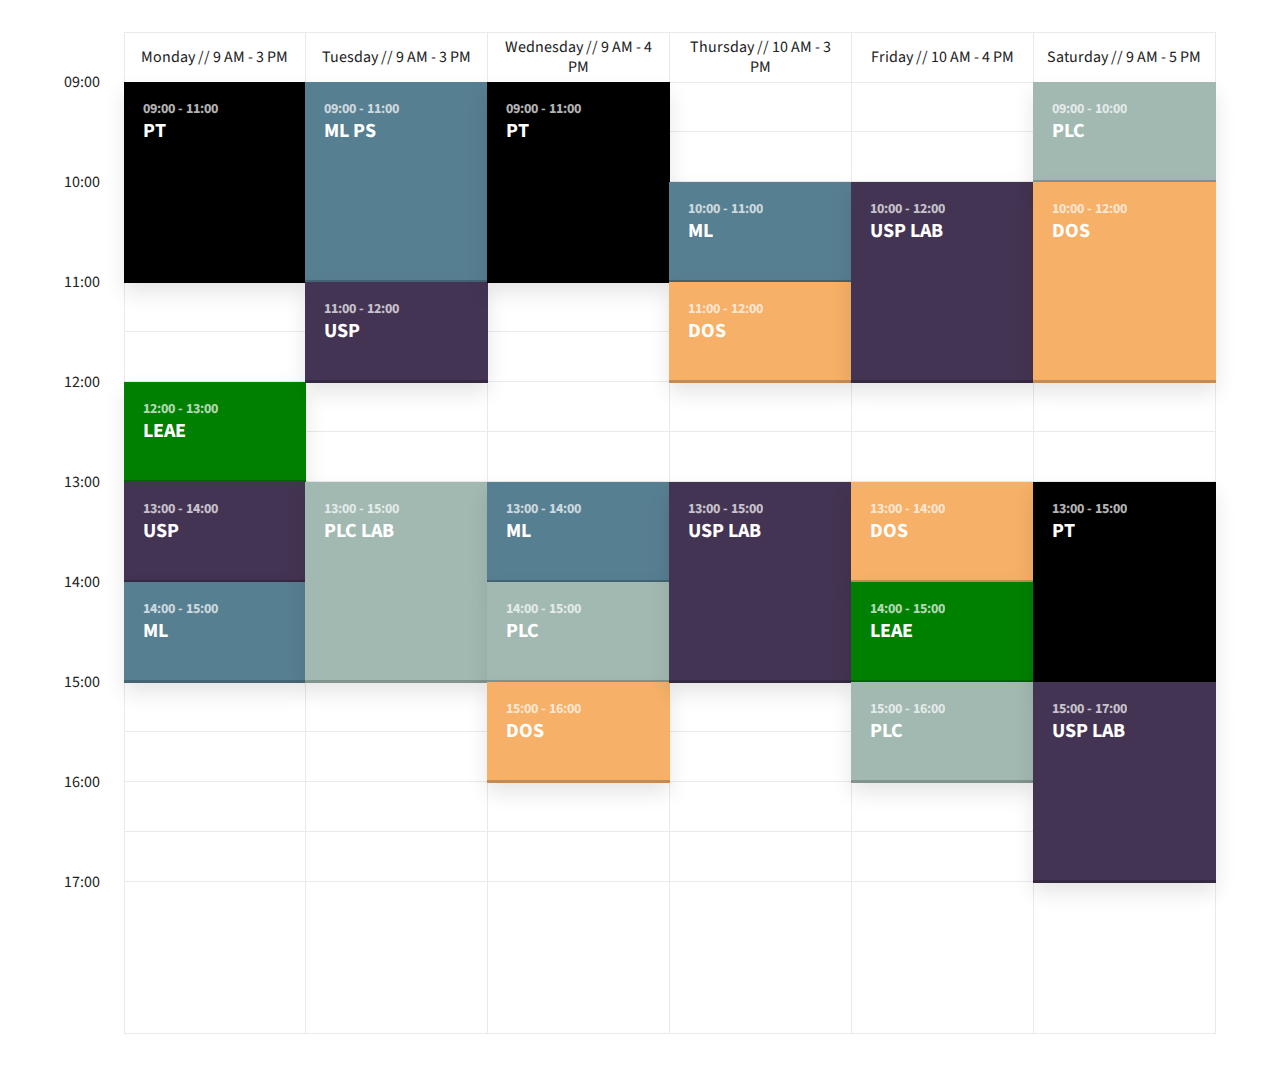
==== commit b6f9c78c: "Update index.html" ====
--- a/index.html
+++ b/index.html
@@ -48,7 +48,7 @@
 	<div class="events">
 		<ul>
 			<li class="events-group">
-				<div class="top-info"><span>Monday</span></div>
+				<div class="top-info"><span>Monday // 9 AM - 3 PM</span></div>
 
 				<ul>
 					<li class="single-event" data-start="09:00" data-end="11:00" data-content="event-pt" data-event="event-6">
@@ -78,7 +78,7 @@
 			</li>
 
 			<li class="events-group">
-				<div class="top-info"><span>Tuesday</span></div>
+				<div class="top-info"><span>Tuesday // 9 AM - 3 PM</span></div>
 
 				<ul>
 					<li class="single-event" data-start="09:00" data-end="11:00"  data-content="event-fml" data-event="event-1">
@@ -102,7 +102,7 @@
 			</li>
 
 			<li class="events-group">
-				<div class="top-info"><span>Wednesday</span></div>
+				<div class="top-info"><span>Wednesday // 9 AM - 4 PM</span></div>
 
 				<ul>
 					<li class="single-event" data-start="09:00" data-end="11:00" data-content="event-pt" data-event="event-6">
@@ -132,7 +132,7 @@
 			</li>
 
 			<li class="events-group">
-				<div class="top-info"><span>Thursday</span></div>
+				<div class="top-info"><span>Thursday // 10 AM - 3 PM</span></div>
 
 				<ul>
 					<li class="single-event" data-start="10:00" data-end="11:00" data-content="event-fml" data-event="event-1">
@@ -156,7 +156,7 @@
 			</li>
 
 			<li class="events-group">
-				<div class="top-info"><span>Friday</span></div>
+				<div class="top-info"><span>Friday // 10 AM - 4 PM</span></div>
 
 				<ul>
 					<li class="single-event" data-start="10:00" data-end="12:00"  data-content="event-usp" data-event="event-2">
@@ -186,7 +186,7 @@
 			</li>
 
 			<li class="events-group">
-				<div class="top-info"><span>Saturday</span></div>
+				<div class="top-info"><span>Saturday // 9 AM - 5 PM</span></div>
 
 				<ul>
 					<li class="single-event" data-start="09:00" data-end="10:00"  data-content="event-plc" data-event="event-3">
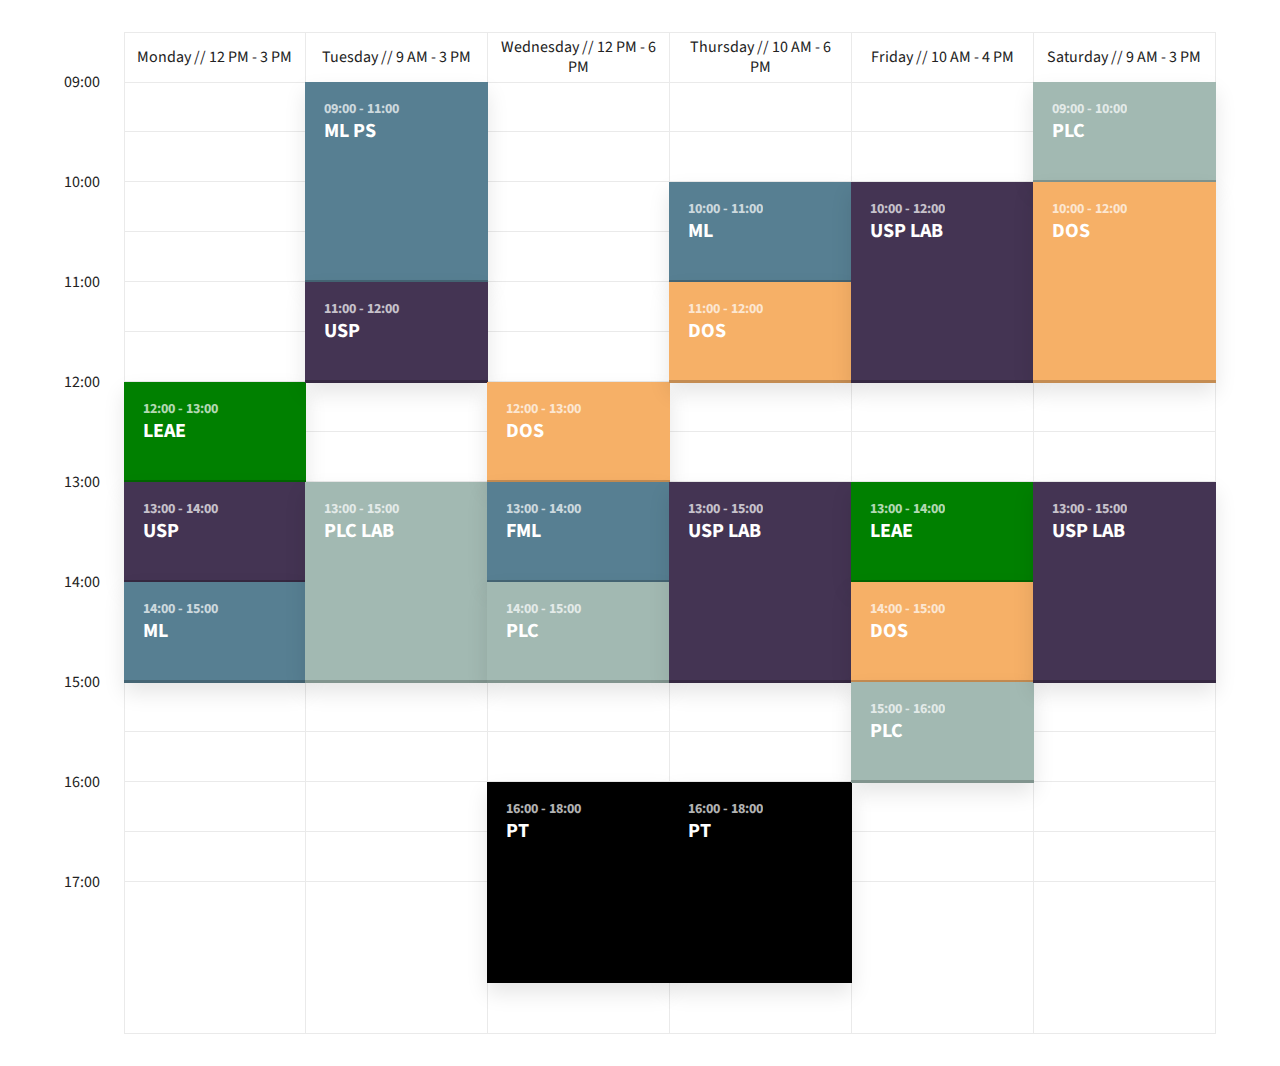
==== commit ff0847d0: "changes in schedule" ====
--- a/index.html
+++ b/index.html
@@ -48,166 +48,162 @@
 	<div class="events">
 		<ul>
 			<li class="events-group">
-				<div class="top-info"><span>Monday // 9 AM - 3 PM</span></div>
-
-				<ul>
-					<li class="single-event" data-start="09:00" data-end="11:00" data-content="event-pt" data-event="event-6">
+				<div class="top-info"><span>Monday // 12 PM - 3 PM</span></div>
+
+				<ul>
+					
+					<li class="single-event" data-start="12:00" data-end="13:00" data-content="event-leae" data-event="event-5">
+						<a href="#0">
+							<em class="event-name">LEAE</em>
+						</a>
+					</li>
+
+					<li class="single-event" data-start="13:00" data-end="14:00" data-content="event-usp" data-event="event-2">
+						<a href="#0">
+							<em class="event-name">USP</em>
+						</a>
+					</li>
+
+					<li class="single-event" data-start="14:00" data-end="15:00"  data-content="event-fml" data-event="event-1">
+						<a href="#0">
+							<em class="event-name">ML</em>
+						</a>
+					</li>
+				</ul>
+			</li>
+
+			<li class="events-group">
+				<div class="top-info"><span>Tuesday // 9 AM - 3 PM</span></div>
+
+				<ul>
+					<li class="single-event" data-start="09:00" data-end="11:00"  data-content="event-fml" data-event="event-1">
+						<a href="#0">
+							<em class="event-name">ML PS</em>
+						</a>
+					</li>
+
+					<li class="single-event" data-start="11:00" data-end="12:00"  data-content="event-usp" data-event="event-2">
+						<a href="#0">
+							<em class="event-name">USP</em>
+						</a>
+					</li>
+
+					<li class="single-event" data-start="13:00" data-end="15:00" data-content="event-plc" data-event="event-3">
+						<a href="#0">
+							<em class="event-name">PLC LAB</em>
+						</a>
+					</li>
+				</ul>
+			</li>
+
+			<li class="events-group">
+				<div class="top-info"><span>Wednesday // 12 PM - 6 PM</span></div>
+
+				<ul>
+					
+					<li class="single-event" data-start="12:00" data-end="13:00" data-content="event-dos" data-event="event-4">
+						<a href="#0">
+							<em class="event-name">DOS</em>
+						</a>
+					</li>
+
+					<li class="single-event" data-start="13:00" data-end="14:00"  data-content="event-fml" data-event="event-1">
+						<a href="#0">
+							<em class="event-name">FML</em>
+						</a>
+					</li>
+					
+					<li class="single-event" data-start="14:00" data-end="15:00" data-content="event-plc" data-event="event-3">
+						<a href="#0">
+							<em class="event-name">PLC</em>
+						</a>
+					</li>
+					
+					<li class="single-event" data-start="16:00" data-end="18:00" data-content="event-pt" data-event="event-6">
 						<a href="#0">
 							<em class="event-name">PT</em>
 						</a>
 					</li>
-					
-					<li class="single-event" data-start="12:00" data-end="13:00" data-content="event-leae" data-event="event-5">
+				</ul>
+			</li>
+
+			<li class="events-group">
+				<div class="top-info"><span>Thursday // 10 AM - 6 PM</span></div>
+
+				<ul>
+					<li class="single-event" data-start="10:00" data-end="11:00" data-content="event-fml" data-event="event-1">
+						<a href="#0">
+							<em class="event-name">ML</em>
+						</a>
+					</li>
+
+					<li class="single-event" data-start="11:00" data-end="12:00" data-content="event-dos" data-event="event-4">
+						<a href="#0">
+							<em class="event-name">DOS</em>
+						</a>
+					</li>
+
+					<li class="single-event" data-start="13:00" data-end="15:00" data-content="event-usp" data-event="event-2">
+						<a href="#0">
+							<em class="event-name">USP LAB</em>
+						</a>
+					</li>
+					
+					<li class="single-event" data-start="16:00" data-end="18:00" data-content="event-pt" data-event="event-6">
+						<a href="#0">
+							<em class="event-name">PT</em>
+						</a>
+					</li>
+				</ul>
+			</li>
+
+			<li class="events-group">
+				<div class="top-info"><span>Friday // 10 AM - 4 PM</span></div>
+
+				<ul>
+					<li class="single-event" data-start="10:00" data-end="12:00"  data-content="event-usp" data-event="event-2">
+						<a href="#0">
+							<em class="event-name">USP LAB</em>
+						</a>
+					</li>
+					
+					<li class="single-event" data-start="13:00" data-end="14:00" data-content="event-leae" data-event="event-5">
 						<a href="#0">
 							<em class="event-name">LEAE</em>
 						</a>
 					</li>
 
-					<li class="single-event" data-start="13:00" data-end="14:00" data-content="event-usp" data-event="event-2">
-						<a href="#0">
-							<em class="event-name">USP</em>
-						</a>
-					</li>
-
-					<li class="single-event" data-start="14:00" data-end="15:00"  data-content="event-fml" data-event="event-1">
-						<a href="#0">
-							<em class="event-name">ML</em>
-						</a>
-					</li>
-				</ul>
-			</li>
-
-			<li class="events-group">
-				<div class="top-info"><span>Tuesday // 9 AM - 3 PM</span></div>
-
-				<ul>
-					<li class="single-event" data-start="09:00" data-end="11:00"  data-content="event-fml" data-event="event-1">
-						<a href="#0">
-							<em class="event-name">ML PS</em>
-						</a>
-					</li>
-
-					<li class="single-event" data-start="11:00" data-end="12:00"  data-content="event-usp" data-event="event-2">
-						<a href="#0">
-							<em class="event-name">USP</em>
-						</a>
-					</li>
-
-					<li class="single-event" data-start="13:00" data-end="15:00" data-content="event-plc" data-event="event-3">
-						<a href="#0">
-							<em class="event-name">PLC LAB</em>
-						</a>
-					</li>
-				</ul>
-			</li>
-
-			<li class="events-group">
-				<div class="top-info"><span>Wednesday // 9 AM - 4 PM</span></div>
-
-				<ul>
-					<li class="single-event" data-start="09:00" data-end="11:00" data-content="event-pt" data-event="event-6">
-						<a href="#0">
-							<em class="event-name">PT</em>
-						</a>
-					</li>
-					
-					<li class="single-event" data-start="13:00" data-end="14:00" data-content="event-fml" data-event="event-1">
-						<a href="#0">
-							<em class="event-name">ML</em>
-						</a>
-					</li>
-
-					<li class="single-event" data-start="14:00" data-end="15:00" data-content="event-plc" data-event="event-3">
+					<li class="single-event" data-start="14:00" data-end="15:00" data-content="event-dos" data-event="event-4">
+						<a href="#0">
+							<em class="event-name">DOS</em>
+						</a>
+					</li>
+
+					<li class="single-event" data-start="15:00" data-end="16:00" data-content="event-plc" data-event="event-3">
 						<a href="#0">
 							<em class="event-name">PLC</em>
 						</a>
 					</li>
-
-					<li class="single-event" data-start="15:00" data-end="16:00"  data-content="event-dos" data-event="event-4">
-						<a href="#0">
-							<em class="event-name">DOS</em>
-						</a>
-					</li>
-				</ul>
-			</li>
-
-			<li class="events-group">
-				<div class="top-info"><span>Thursday // 10 AM - 3 PM</span></div>
-
-				<ul>
-					<li class="single-event" data-start="10:00" data-end="11:00" data-content="event-fml" data-event="event-1">
-						<a href="#0">
-							<em class="event-name">ML</em>
-						</a>
-					</li>
-
-					<li class="single-event" data-start="11:00" data-end="12:00" data-content="event-dos" data-event="event-4">
-						<a href="#0">
-							<em class="event-name">DOS</em>
-						</a>
-					</li>
-
-					<li class="single-event" data-start="13:00" data-end="15:00" data-content="event-usp" data-event="event-2">
-						<a href="#0">
-							<em class="event-name">USP LAB</em>
-						</a>
-					</li>
-				</ul>
-			</li>
-
-			<li class="events-group">
-				<div class="top-info"><span>Friday // 10 AM - 4 PM</span></div>
-
-				<ul>
-					<li class="single-event" data-start="10:00" data-end="12:00"  data-content="event-usp" data-event="event-2">
-						<a href="#0">
-							<em class="event-name">USP LAB</em>
-						</a>
-					</li>
-
-					<li class="single-event" data-start="13:00" data-end="14:00" data-content="event-dos" data-event="event-4">
-						<a href="#0">
-							<em class="event-name">DOS</em>
-						</a>
-					</li>
-
-					<li class="single-event" data-start="14:00" data-end="15:00" data-content="event-leae" data-event="event-5">
-						<a href="#0">
-							<em class="event-name">LEAE</em>
-						</a>
-					</li>
-
-					<li class="single-event" data-start="15:00" data-end="16:00" data-content="event-plc" data-event="event-3">
+				</ul>
+			</li>
+
+			<li class="events-group">
+				<div class="top-info"><span>Saturday // 9 AM - 3 PM</span></div>
+
+				<ul>
+					<li class="single-event" data-start="09:00" data-end="10:00"  data-content="event-plc" data-event="event-3">
 						<a href="#0">
 							<em class="event-name">PLC</em>
 						</a>
 					</li>
-				</ul>
-			</li>
-
-			<li class="events-group">
-				<div class="top-info"><span>Saturday // 9 AM - 5 PM</span></div>
-
-				<ul>
-					<li class="single-event" data-start="09:00" data-end="10:00"  data-content="event-plc" data-event="event-3">
-						<a href="#0">
-							<em class="event-name">PLC</em>
-						</a>
-					</li>
 
 					<li class="single-event" data-start="10:00" data-end="12:00" data-content="event-dos" data-event="event-4">
 						<a href="#0">
 							<em class="event-name">DOS</em>
 						</a>
 					</li>
-					
-					<li class="single-event" data-start="13:00" data-end="15:00" data-content="event-pt" data-event="event-6">
-						<a href="#0">
-							<em class="event-name">PT</em>
-						</a>
-					</li>
-
-					<li class="single-event" data-start="15:00" data-end="17:00"  data-content="event-usp" data-event="event-2">
+
+					<li class="single-event" data-start="13:00" data-end="15:00"  data-content="event-usp" data-event="event-2">
 						<a href="#0">
 							<em class="event-name">USP LAB</em>
 						</a>
